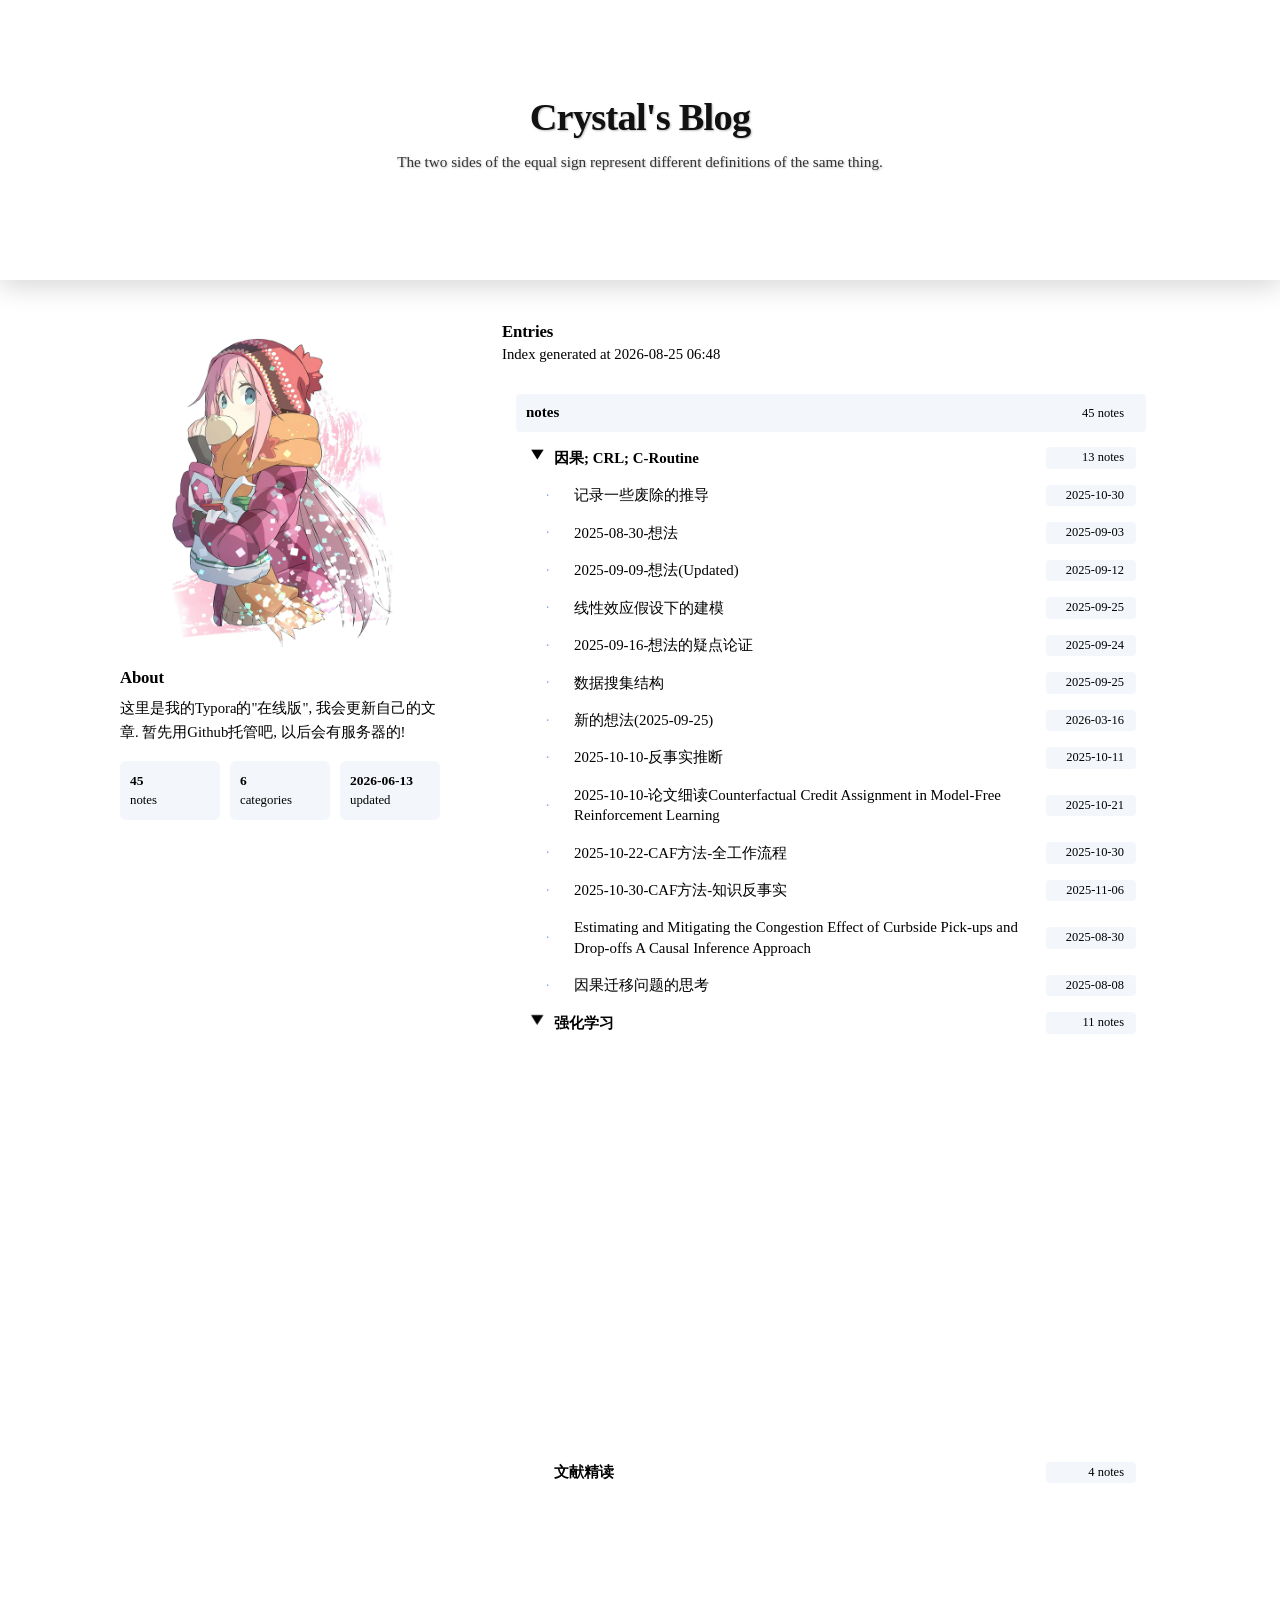
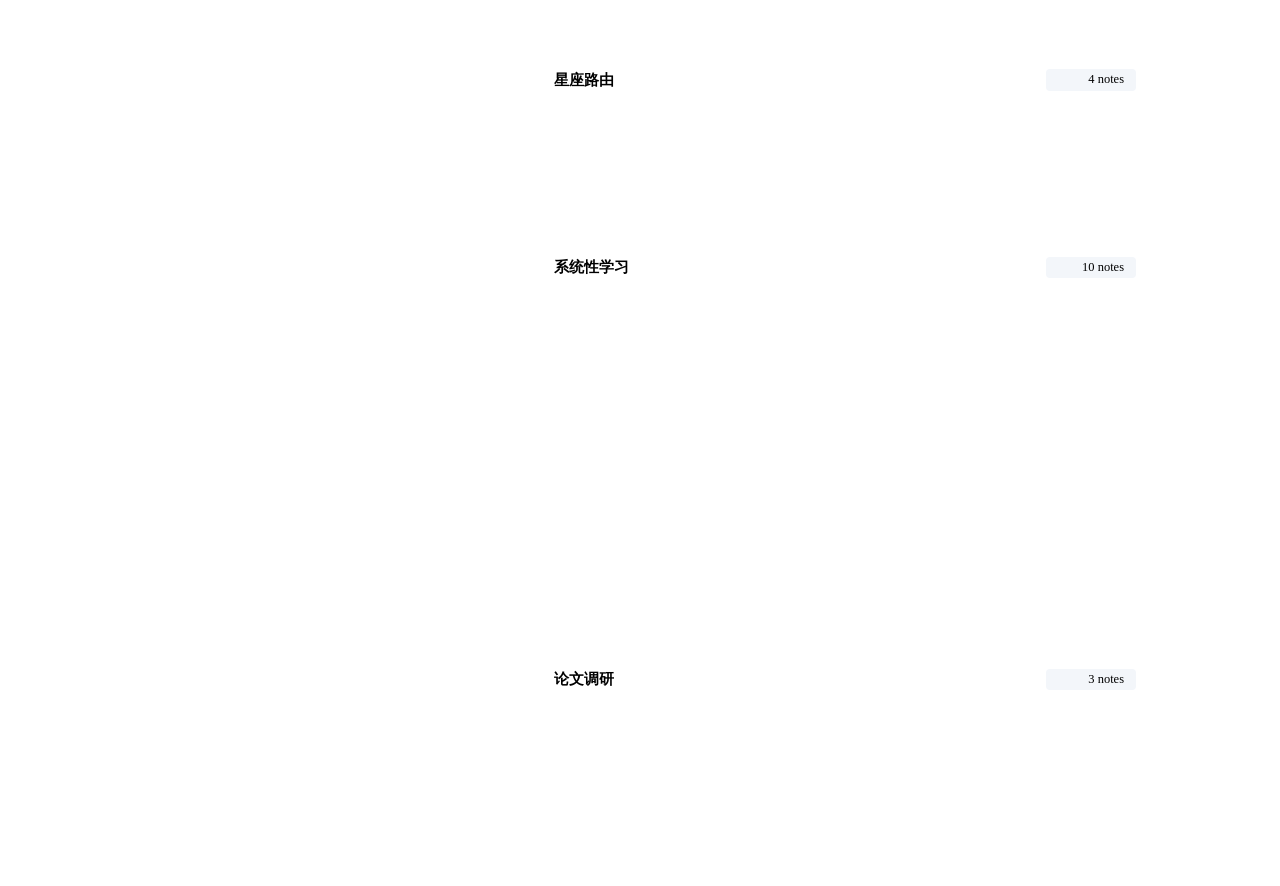
==== index.html @ 2ef051ce "重构marker和栏目" ====
<!doctype html>
<html lang="zh-CN">
<head>
  <meta charset="utf-8">
  <meta name="viewport" content="width=device-width, initial-scale=1">
  <meta name="description" content="A quiet index of Typora notes.">
  <title>G00DB0Y-Blogs</title>
  <link rel="stylesheet" href="./site.css">
</head>
<body class="home-page">
  <header class="hero" aria-label="站点封面">
    <div class="hero-inner">
      <div class="hero-card">
        <div class="hero-avatar" aria-hidden="true" style="background-image: url('./assets/avatar.jpg')"></div>
        <h1 class="hero-title">Crystal's Blog</h1>
        <p class="hero-subtitle">The two sides of the equal sign represent different definitions of the same thing.</p>
      </div>
    </div>
  </header>

  <div class="shell">
    <main class="main-grid" aria-label="博客首页">
      <aside class="panel panel-pad profile-card" aria-label="站点信息">
        <div class="profile-cover" aria-hidden="true"></div>
        <section class="profile-meta">
          <h2>About</h2>
          <p>这里是我的Typora的"在线版", 我会更新自己的文章. 暂先用Github托管吧, 以后会有服务器的!</p>
        </section>
        <section class="stats" aria-label="统计信息">
          <div class="stat">
            <span class="stat-value" id="total-posts">—</span>
            <span class="stat-label">notes</span>
          </div>
          <div class="stat">
            <span class="stat-value" id="total-categories">—</span>
            <span class="stat-label">categories</span>
          </div>
          <div class="stat">
            <span class="stat-value" id="latest-updated">—</span>
            <span class="stat-label">updated</span>
          </div>
        </section>
      </aside>

      <section class="panel panel-pad tree-card" aria-label="文件树">
        <div class="tree-header">
          <div>
            <h2 class="section-title">Entries</h2>
            <p class="section-desc" id="generated-at">Loading directory index…</p>
          </div>
        </div>
        <div class="tree-wrap">
          <div id="tree" class="tree" role="tree" aria-label="Markdown 文件树">
            <div class="tree-empty">正在读取 manifest.json</div>
          </div>
        </div>
      </section>
    </main>
  </div>
  <script type="module">
    import { escapeHtml, formatDate, formatTimestamp } from './scripts/shared.js';

    const treeEl = document.querySelector('#tree');
    const totalPostsEl = document.querySelector('#total-posts');
    const totalCategoriesEl = document.querySelector('#total-categories');
    const latestUpdatedEl = document.querySelector('#latest-updated');
    const generatedAtEl = document.querySelector('#generated-at');

    function metaText(node) {
      if (node.type === 'directory') {
        return `${node.count || 0} notes`;
      }
      return formatDate(node.mtime);
    }

    function buildViewerUrl(markdownPath) {
      const url = new URL('./viewer.html', window.location.href);
      url.searchParams.set('file', `notes/${String(markdownPath).replace(/^\/+/, '')}`);
      return url.toString();
    }

    function renderDirectory(node, depth = 0) {
      const title = escapeHtml(node.name);
      const meta = escapeHtml(metaText(node));
      const children = Array.isArray(node.children) ? node.children : [];
      const openAttr = depth <= 0 ? ' open' : '';
      return `<li><details${openAttr}><summary><div class="tree-item directory-item" role="treeitem" aria-label="${title}"><span class="tree-marker" aria-hidden="true">▶</span><span class="tree-label">${title}</span><span class="tree-meta">${meta}</span></div></summary>${renderNodes(children, depth + 1)}</details></li>`;
    }

    function renderFile(node) {
      const label = node.title || node.name.replace(/\.md$/i, '');
      const title = escapeHtml(label);
      const meta = escapeHtml(metaText(node));
      return `<li><a class="tree-item file-item" role="treeitem" aria-label="${title}" href="${buildViewerUrl(node.path)}" target="_blank" rel="noopener noreferrer"><span class="tree-marker" aria-hidden="true">·</span><span class="tree-label">${title}</span><span class="tree-meta">${meta}</span></a></li>`;
    }

    function renderNodes(nodes, depth = 0) {
      const items = nodes.map((node) => {
        if (node.type === 'directory') {
          return renderDirectory(node, depth);
        }
        return renderFile(node);
      }).join('');

      return `<ul class="file-tree${depth === 0 ? ' root-tree' : ''}" role="${depth === 0 ? 'tree' : 'group'}">${items}</ul>`;
    }

    const MOBILE_BREAKPOINT = 640;

    function syncRootLineWidthMobile() {
      if (window.innerWidth > MOBILE_BREAKPOINT) return;
      const rootLine = document.querySelector('.tree-root-line');
      const treeWrap = document.querySelector('.tree-wrap');
      if (!rootLine || !treeWrap) return;
      const w = treeWrap.scrollWidth;
      rootLine.style.width = `${w}px`;
      rootLine.style.minWidth = `${w}px`;
    }

    function bindTreeResize() {
      treeEl.addEventListener('toggle', () => {
        requestAnimationFrame(syncRootLineWidthMobile);
      }, true);
      window.addEventListener('resize', syncRootLineWidthMobile);
    }

    async function init() {
      try {
        const response = await fetch('./manifest.json', { cache: 'no-cache' });
        if (!response.ok) {
          throw new Error(`manifest.json 请求失败：${response.status}`);
        }
        const manifest = await response.json();
        document.title = 'G00DB0Y-Blogs';
        totalPostsEl.textContent = manifest.totalPosts ?? 0;
        totalCategoriesEl.textContent = manifest.totalCategories ?? 0;
        latestUpdatedEl.textContent = manifest.latestUpdatedAt || '—';
        generatedAtEl.textContent = manifest.generatedAt
          ? `Index generated at ${formatTimestamp(manifest.generatedAt)}`
          : 'Static directory index';

        const rootName = escapeHtml(manifest.rootName || 'notes');
        const rootCount = escapeHtml(`${manifest.totalPosts ?? 0} notes`);
        treeEl.innerHTML = `<div class="tree-root-line" aria-label="${rootName}"><span class="tree-root-title tree-label">${rootName}</span><span class="tree-meta root-meta">${rootCount}</span></div>${renderNodes(Array.isArray(manifest.tree) ? manifest.tree : [])}`;
        bindTreeResize();
      } catch (error) {
        treeEl.innerHTML = `<div class="tree-empty">无法读取目录索引：${escapeHtml(error.message)}</div>`;
      }
    }

    init();
  </script>
</body>
</html>
---- site.css ----
/*
 * Site shell styles for the calm blog homepage and viewer wrapper.
 * Theme: inkwell (light, clean, technical-document feel).
 * Markdown content styling lives in ./inkwell.css, which is loaded
 * after this file. Anything that targets rendered Markdown inside
 * #write is owned by inkwell.css so there is a single source of truth
 * for typography, colors, code blocks, tables, etc.
 *
 * The shell reuses the same color/typography tokens that inkwell.css
 * defines on :root (--bg-color, --text-color, --font-sans, ...). Only a
 * handful of layout/shell-only tokens live alongside them.
 */
:root {
  /* Shell-only tokens (inkwell.css does not define these). */
  --accent-soft: #f3f6fa;
  --radius-lg: 8px;
  --radius-md: 6px;
  --radius-sm: 4px;
  --content-width: 1080px;
}

* {
  box-sizing: border-box;
}

html,
body {
  margin: 0;
  min-height: 100%;
}

body {
  background: var(--bg-color);
  color: var(--text-color);
  font-family: var(--font-sans);
  font-size: 15px;
  line-height: var(--line-height);
  -webkit-font-smoothing: antialiased;
  -moz-osx-font-smoothing: grayscale;
  text-rendering: optimizeLegibility;
}

body.home-page {
  padding: 0 0 40px;
}

body.viewer-page {
  background: #f6f7fb;
}

a {
  color: var(--link-color);
  text-decoration: none;
  transition: color 0.2s ease, border-color 0.2s ease;
}

a:hover {
  color: var(--link-hover);
}

button,
input,
textarea {
  font: inherit;
}

.shell {
  width: min(var(--content-width), calc(100vw - 32px));
  margin: 0 auto;
}

/* ===== Home Page: Hero ===== */
.hero {
  position: relative;
  width: 100%;
  min-height: 280px;
  background-position: center 40%;
  transition: all 0.15s ease;
  box-shadow: 0 8px 24px rgba(0, 0, 0, 0.15);
}

.hero::before {
  content: "";
  position: absolute;
  inset: 0;
  background: url("./assets/backen.png") center/cover no-repeat;
  opacity: 0.75;
  z-index: 0;
}

.hero-inner {
  position: relative;
  z-index: 1;
  display: flex;
  align-items: center;
  justify-content: center;
  min-height: 240px;
  padding: 28px 24px;
}

.hero-card {
  display: flex;
  flex-direction: column;
  align-items: center;
  gap: 10px;
  margin-top: 0;
}

.hero-avatar {
  display: none;
}

.hero-title {
  margin: 0;
  color: #111;
  font-size: clamp(2rem, 4vw, 2.4rem);
  font-weight: 700;
  letter-spacing: -0.02em;
  text-align: center;
  margin-top: 30px;
  text-shadow: 1px 1px 2px rgba(0, 0, 0, 0.25);
}

.hero-subtitle {
  margin: 0;
  max-width: 760px;
  color: #333;
  font-size: 0.95rem;
  text-align: center;
  line-height: 1.65;
  text-shadow: 1px 1px 2px rgba(0, 0, 0, 0.25);
}

/* ===== Home Page: Main Grid ===== */
.main-grid {
  display: grid;
  grid-template-columns: 360px minmax(0, 1fr);
  gap: 22px;
  margin-top: 22px;
  align-items: start;
}

.panel {
  border: 1px solid var(--border-color);
  border-radius: var(--radius-lg);
  background: var(--bg-color);
  box-shadow: 0 1px 3px var(--shadow-light);
}

.panel-pad {
  padding: 20px;
}

/* ===== Profile Card ===== */
.profile-card {
  display: grid;
  gap: 16px;
}

.profile-cover {
  position: relative;
  height: 330px;
  border-radius: var(--radius-lg);
  border: 1px solid var(--border-color);
  background-color: #ffffff;
  background-image: url("./assets/profile.png");
  background-size: auto 100%;
  background-position: center;
  background-repeat: no-repeat;
  overflow: hidden;
  box-shadow: 0 1px 3px var(--shadow-light);
}

.profile-cover::after {
  content: none;
}

.profile-meta {
  display: grid;
  gap: 8px;
}

.profile-meta h2,
.section-title {
  margin: 0;
  font-size: 1.05rem;
  font-weight: 700;
  color: var(--heading-color);
  letter-spacing: -0.01em;
}

.profile-meta p,
.section-desc {
  margin: 0;
  color: var(--text-color);
  font-size: 0.92rem;
  line-height: 1.65;
}

/* ===== Stats ===== */
.stats {
  display: grid;
  grid-template-columns: repeat(3, minmax(0, 1fr));
  gap: 10px;
}

.stat {
  padding: 12px 10px;
  border-radius: var(--radius-md);
  background: var(--accent-soft);
  border: 1px solid var(--border-light);
}

.stat-value {
  display: block;
  color: var(--heading-color);
  font-size: 13.5px;
  font-weight: 700;
}

.stat-label {
  display: block;
  margin-top: 4px;
  color: var(--meta-color);
  font-size: 0.8rem;
}

/* ===== Tree Card ===== */
.tree-card {
  display: grid;
  gap: 14px;
}

.tree-header {
  display: flex;
  align-items: center;
  justify-content: space-between;
  gap: 12px;
}

.tree-toolbar {
  display: flex;
  align-items: center;
  gap: 10px;
  color: var(--meta-color);
  font-size: 0.86rem;
}

.tree-toolbar button {
  border: 0;
  background: transparent;
  color: inherit;
  cursor: pointer;
  padding: 0;
}

.tree-wrap {
  position: relative;
  overflow: auto;
  border-radius: var(--radius-lg);
  background: #fff;
  border: 1px solid var(--border-color);
  box-shadow: 0 1px 3px var(--shadow-light);
}

.tree {
  margin: 0;
  padding: 14px;
  color: var(--text-color);
  white-space: normal;
  font-family: var(--font-sans);
  line-height: 1.45;
}

.tree-root-line {
  display: flex;
  align-items: center;
  width: 100%;
  gap: 8px;
  padding: 8px 10px;
  margin-bottom: 8px;
  color: var(--heading-color);
  font-weight: 700;
  background: var(--accent-soft);
  border-bottom: 1px solid var(--border-light);
  border-radius: var(--radius-sm);
  box-sizing: border-box;
  white-space: nowrap;
}

.tree-root-title {
  flex: 1 1 auto;
  min-width: 0;
  overflow: hidden;
  text-overflow: ellipsis;
  white-space: nowrap;
  padding-right: 16px;
}

.tree-root-line .tree-meta {
  flex: 0 0 90px;
  width: 90px;
  margin-left: auto;
  padding: 2px 12px 2px 10px;
  color: var(--meta-color);
}

ul.file-tree,
ul.file-tree ul {
  list-style: none;
  margin: 0;
  padding: 0;
  min-width: 100%;
}

ul.file-tree ul {
  padding-left: 20px;
}

.file-tree li {
  margin: 2px 0;
}

details > summary {
  list-style: none;
  outline: none;
}

details > summary::-webkit-details-marker {
  display: none;
}

.tree-item {
  display: flex;
  align-items: center;
  min-width: 0;
  gap: 8px;
  padding: 7px 10px;
  border-radius: var(--radius-md);
  color: var(--text-color);
  cursor: pointer;
  user-select: none;
  font-size: 0.93rem;
  line-height: 1.4;
  transition: background-color 0.18s ease, color 0.18s ease;
}

.tree-item:hover {
  background: var(--accent-soft);
  color: var(--heading-color);
}

.directory-item {
  font-weight: 650;
  color: var(--heading-color);
}

.file-item {
  color: var(--text-color);
}

.tree-marker {
  flex: 0 0 auto;
  width: 20px;
  color: var(--meta-color);
  font-size: 0.85rem;
  line-height: 1;
  transition: transform 0.2s ease;
}

.file-item .tree-marker {
  color: #88a9e8;
}

details[open] > summary .tree-marker {
  transform: rotate(90deg);
}

.tree-label {
  flex: 1 1 auto;
  min-width: 0;
  white-space: normal;
  word-break: break-word;
}

.tree-meta {
  flex: 0 0 90px;
  width: 90px;
  margin-left: auto;
  padding: 2px 12px 2px 10px;
  color: var(--meta-color);
  font-size: 0.78rem;
  font-weight: 500;
  text-align: right;
  white-space: nowrap;
  background: var(--accent-soft);
  border-radius: var(--radius-sm);
}

details[open] > ul {
  animation: slideDownFade 0.24s ease-out forwards;
  transform-origin: top;
}

@keyframes slideDownFade {
  0% {
    opacity: 0;
    transform: translateY(-6px);
  }
  100% {
    opacity: 1;
    transform: translateY(0);
  }
}

.tree-empty {
  padding: 26px 18px;
  color: var(--text-color);
  text-align: center;
}

/* ===== Viewer Shell ===== */
.viewer-shell {
  width: min(1080px, calc(100vw - 32px));
  margin: 24px auto 40px;
}

.viewer-card {
  border: 1px solid var(--border-color);
  border-radius: var(--radius-lg);
  background: #fff;
  box-shadow: 0 1px 3px var(--shadow-light);
  overflow: hidden;
}

.viewer-bar {
  display: flex;
  align-items: center;
  justify-content: space-between;
  gap: 12px;
  padding: 16px 22px;
  border-bottom: 1px solid var(--border-light);
  background: linear-gradient(180deg, #ffffff, #fbfcfe);
}

.viewer-bar-left {
  display: flex;
  align-items: center;
  gap: 10px;
  min-width: 0;
}

.viewer-back {
  display: inline-flex;
  align-items: center;
  justify-content: center;
  width: auto;
  min-width: 28px;
  height: 28px;
  padding: 0 6px;
  font-size: 1.1rem;
  color: var(--text-color);
  text-decoration: none;
  border: 1px solid var(--border-color);
  border-radius: var(--radius-sm);
  background: var(--bg-color);
  transition: background 0.15s, border-color 0.15s;
  flex-shrink: 0;
  overflow: hidden;
  white-space: nowrap;
}

.viewer-back:hover {
  background: var(--accent-soft);
  border-color: var(--link-color);
  color: var(--link-color);
}

.viewer-separator {
  color: var(--meta-color);
}

.viewer-title {
  max-width: 56vw;
  overflow: hidden;
  text-overflow: ellipsis;
  white-space: nowrap;
  font-weight: 600;
  color: var(--heading-color);
  cursor: pointer;
  transition: color 0.15s ease;
}

.viewer-title:hover,
.viewer-title:focus-visible {
  color: var(--link-color);
}

.copy-feedback {
  opacity: 0;
  transform: translateX(-4px);
  color: var(--link-color);
  font-size: 0.82rem;
  pointer-events: none;
  transition: opacity 220ms ease, transform 220ms ease;
}

.copy-feedback.is-visible {
  opacity: 1;
  transform: translateX(0);
}

.back-link {
  color: var(--link-color);
  font-weight: 600;
}

.viewer-status {
  color: var(--meta-color);
  font-size: 0.88rem;
  text-align: right;
}

.viewer-layout {
  display: grid;
  grid-template-columns: minmax(0, 1fr) 286px;
  gap: 0;
  align-items: start;
  position: relative;
}

.viewer-content {
  min-width: 0;
  padding: 0;
}

.viewer-toolbar {
  display: flex;
  gap: 10px;
  padding: 14px 22px 0;
}

.viewer-button {
  border: 1px solid rgba(59, 130, 196, 0.2);
  background: rgba(59, 130, 196, 0.06);
  color: var(--link-hover);
  border-radius: 999px;
  padding: 7px 12px;
  cursor: pointer;
  transition: background-color 0.15s ease, transform 0.15s ease;
}

.viewer-button:hover {
  background: rgba(59, 130, 196, 0.12);
  transform: translateY(-1px);
}

/* ===== Viewer: #write container (inner space) ===== */
/* The font/color/code/table/quote styling inside #write is owned by
   inkwell.css. site.css only owns the container layout (max width,
   internal padding) plus wrappers that viewer.html injects at runtime
   (.code-frame, .table-scroll, KaTeX output). */
#write {
  max-width: 860px;
  margin: 0 auto;
  padding: 32px 36px 80px;
  background: transparent;
}

/* ===== Viewer: Code frame wrapper (added by viewer.html enhanceCodeBlocks) ===== */
.code-frame {
  margin: 1.2em 0;
  border: 1px solid var(--border-color);
  border-radius: var(--radius-lg);
  overflow: hidden;
  background: var(--code-bg);
  box-shadow: 0 1px 3px var(--shadow-light);
}

.code-frame-header {
  display: flex;
  justify-content: space-between;
  align-items: center;
  padding: 8px 14px;
  background: var(--accent-soft);
  color: var(--meta-color);
  font-size: 0.78rem;
  font-family: var(--font-mono);
  text-transform: uppercase;
  letter-spacing: 0.05em;
  border-bottom: 1px solid var(--border-light);
}

/* .table-scroll wraps <table> for horizontal overflow on narrow screens. */
.table-scroll {
  overflow-x: auto;
  margin: 0.8em 0;
}

/* KaTeX renderers are inserted into #write by viewer.html. The base
   typography (colors, margins) comes from inkwell.css; the rules below
   handle the scroll/overflow details that are specific to KaTeX output. */
#write .math-inline {
  white-space: nowrap;
}

#write .math-display {
  margin: 1rem 0;
  overflow-x: auto;
  overflow-y: hidden;
  white-space: normal;
  scrollbar-width: none;
  -ms-overflow-style: none;
}

#write .math-display::-webkit-scrollbar {
  display: none;
}

#write .math-display > .katex-display {
  width: max-content;
  min-width: 100%;
  margin: 0;
}

#write .math-display mjx-container,
#write mjx-container[display="true"] {
  display: block !important;
  width: max-content;
  min-width: 100%;
  text-align: center;
  overflow: visible !important;
  max-width: none;
  height: auto !important;
}

/* ===== Viewer Error ===== */
.viewer-error {
  padding: 22px;
  color: #b42318;
}

/* ===== TOC Panel ===== */
.toc-panel {
  position: fixed;
  top: 0;
  right: max(16px, calc((100vw - 1080px) / 2 + 16px));
  z-index: 20;
  width: 286px;
  margin: 0;
  padding: 14px 16px 14px 12px;
  border-radius: var(--radius-lg);
  border: 1px solid var(--border-color);
  background: #fff;
  box-shadow: 0 2px 8px var(--shadow-light);
  max-height: 60vh;
  overflow-x: hidden;
  overflow-y: auto;
  scrollbar-width: thin;
  scrollbar-color: rgba(0, 0, 0, 0.15) transparent;
  transform: translate3d(0, var(--toc-y, 104px), 0);
  transition: box-shadow 220ms ease, opacity 220ms ease;
  will-change: transform;
}

.toc-panel::-webkit-scrollbar {
  width: 4px;
}

.toc-panel::-webkit-scrollbar-track {
  background: transparent;
}

.toc-panel::-webkit-scrollbar-thumb {
  border-radius: 999px;
  background: rgba(0, 0, 0, 0.18);
}

.toc-panel::-webkit-scrollbar-thumb:hover {
  background: rgba(0, 0, 0, 0.3);
}

.toc-panel.is-collapsed {
  display: none;
}

.toc-header {
  margin-bottom: 12px;
}

.toc-list {
  display: flex;
  flex-direction: column;
  gap: 4px;
  overflow: visible;
  padding-right: 0;
  margin-right: 0;
}

.toc-empty {
  color: var(--meta-color);
  font-size: 0.88rem;
}

.toc-link {
  display: flex;
  align-items: flex-start;
  gap: 4px;
  padding: 5px 10px 5px 6px;
  border-radius: var(--radius-sm);
  color: var(--text-color);
  line-height: 1.4;
  margin-left: calc(var(--toc-indent, 0) * 6px);
  white-space: normal;
  overflow-wrap: anywhere;
  word-break: break-word;
  max-width: 100%;
  min-width: 0;
  transition: background-color 180ms ease, color 180ms ease, box-shadow 180ms ease,
    margin-left 180ms ease;
}

.toc-link:hover,
.toc-link.is-active {
  background: var(--accent-soft);
  color: var(--heading-color);
}

.toc-link.is-active {
  box-shadow: inset 2px 0 0 var(--link-color);
}

.toc-marker {
  display: none;
}

.toc-text {
  font-size: 0.9rem;
  white-space: normal;
  overflow-wrap: anywhere;
  word-break: break-word;
  min-width: 0;
}

/* ===== Inline code in viewer default (before inkwell loads) ===== */
.viewer-card .math.inline {
  white-space: nowrap;
}

/* ===== Responsive: Medium ===== */
@media (max-width: 1180px) {
  .viewer-layout {
    grid-template-columns: 1fr;
  }

  .toc-panel {
    position: relative;
    top: auto;
    margin: 0 16px 16px;
    max-height: none;
  }
}

/* ===== Responsive: Tablet ===== */
@media (max-width: 980px) {
  .main-grid {
    grid-template-columns: 1fr;
  }

  .profile-cover {
    height: 260px;
  }
}

/* ===== Responsive: Mobile ===== */
@media (max-width: 640px) {
  body.home-page {
    padding: 0 8px 24px;
  }

  .hero {
    width: 100%;
    left: auto;
    right: auto;
    margin-left: 0;
    margin-right: 0;
    min-height: 160px;
  }

  .hero-inner {
    min-height: 160px;
  }

  .hero-card {
    margin-top: 24px;
  }

  .hero-avatar {
    width: 64px;
    height: 64px;
  }

  .hero-subtitle {
    font-size: 0.9rem;
  }

  .panel-pad {
    padding: 14px;
  }

  .profile-cover {
    display: none;
  }

  .profile-card {
    gap: 12px;
  }

  .stats {
    grid-template-columns: 1fr;
  }

  .tree {
    font-size: 0.88rem;
    padding: 14px 6px 16px;
  }

  .tree-wrap {
    overflow-x: auto;
    overflow-y: hidden;
    scrollbar-width: none;
    -ms-overflow-style: none;
    overscroll-behavior-x: contain;
  }

  .tree-wrap::-webkit-scrollbar {
    display: none;
  }

  .file-tree {
    min-width: 500px;
  }

  .tree-root-line {
    width: 100%;
  }

  .tree-label {
    display: block;
  }

  .tree-meta {
    display: none;
  }

  .tree-item {
    width: max-content;
    max-width: 500px;
    flex-wrap: wrap;
    align-items: flex-start;
  }

  .tree-marker {
    flex-shrink: 0;
  }

  .viewer-page {
    background: #fff;
  }

  .viewer-page .viewer-shell,
  .viewer-page .viewer-card,
  .viewer-page .viewer-layout,
  .viewer-page .viewer-content {
    width: 100%;
    max-width: none;
    margin: 0;
    border: 0;
    box-shadow: none;
    background: #fff;
  }

  .viewer-page .viewer-bar,
  .viewer-page .viewer-toolbar,
  .viewer-page .toc-panel {
    display: none;
  }

  .viewer-page #write {
    max-width: none;
    margin: 0;
    padding: 18px 16px 48px;
  }

  .viewer-bar {
    padding: 14px 16px;
    flex-direction: column;
    align-items: flex-start;
  }

  .viewer-back {
    display: none;
  }

  .viewer-title {
    max-width: 100%;
  }

  .viewer-toolbar {
    padding: 12px 16px 0;
  }
}

/* ===== Print ===== */
@media print {
  .viewer-bar,
  .toc-panel,
  .viewer-toolbar {
    display: none !important;
  }

  .viewer-card {
    border: 0;
    box-shadow: none;
  }

  a {
    color: var(--link-color);
  }
}
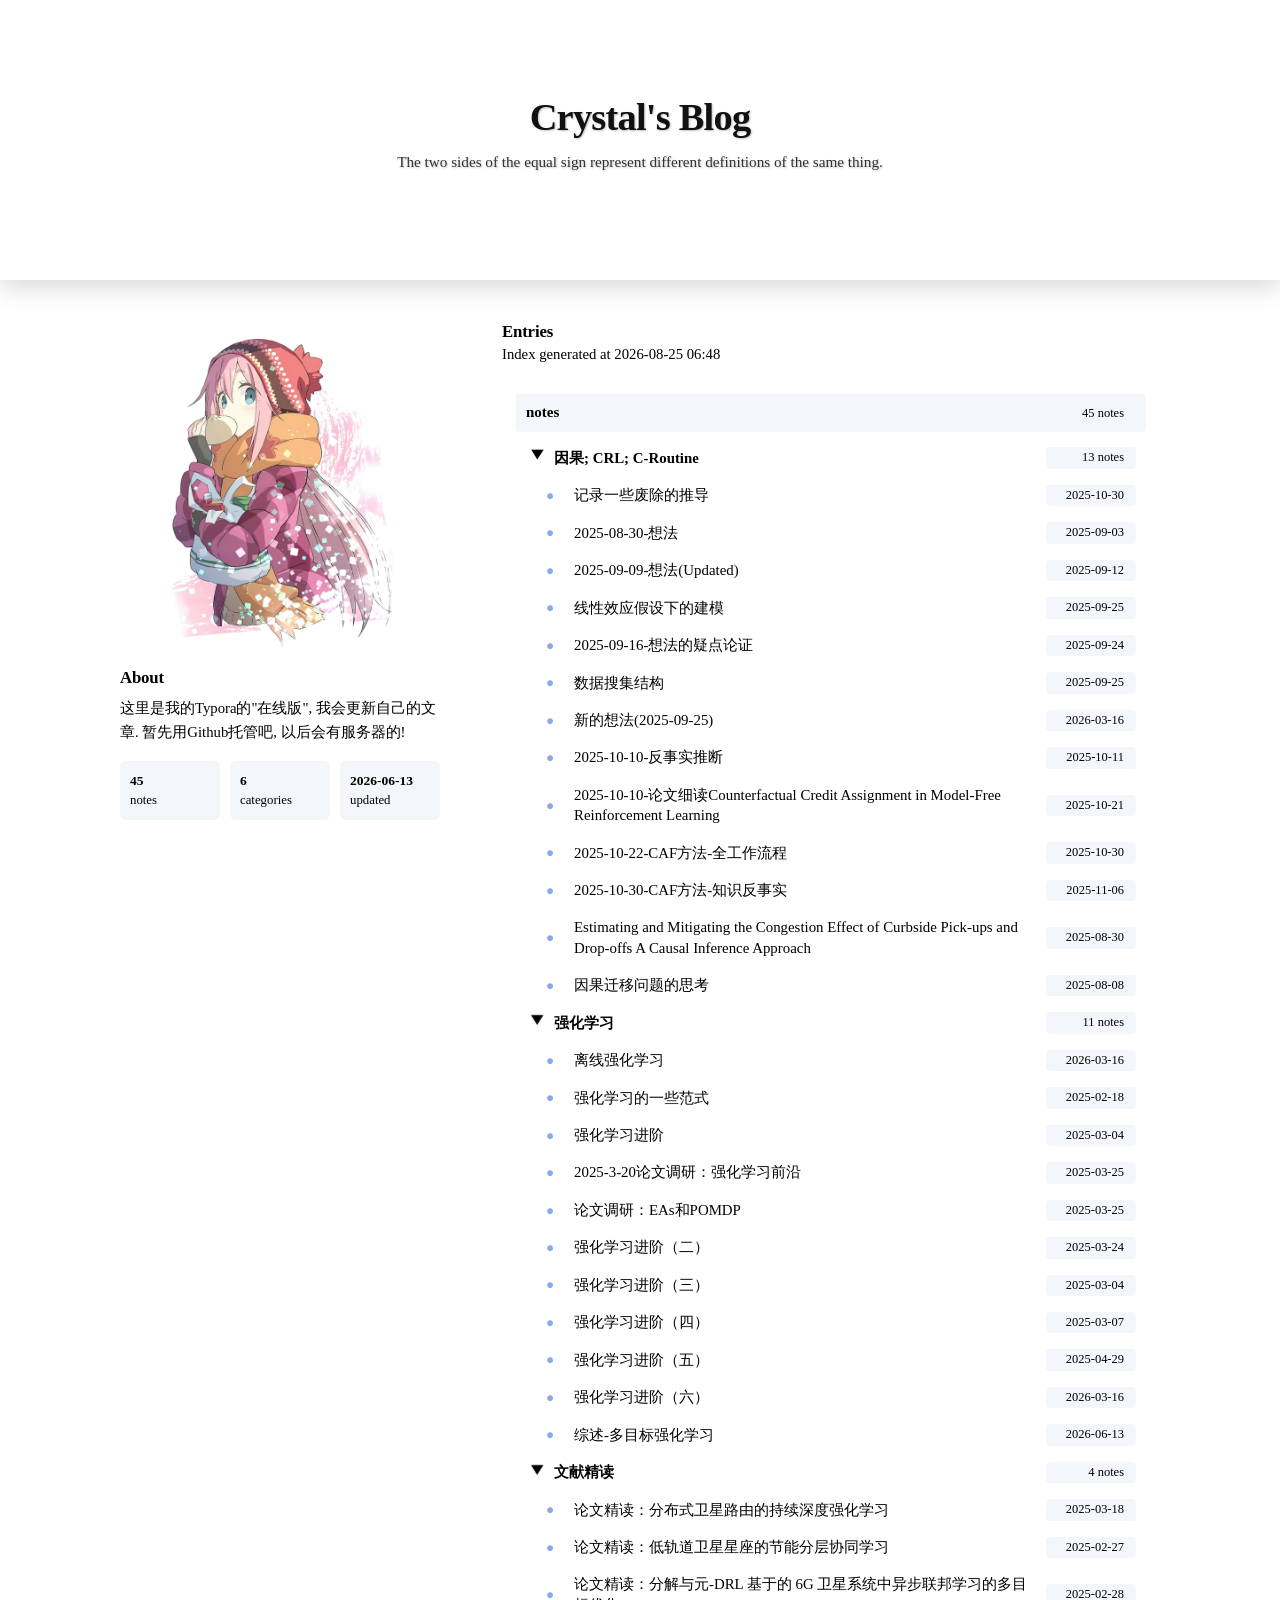
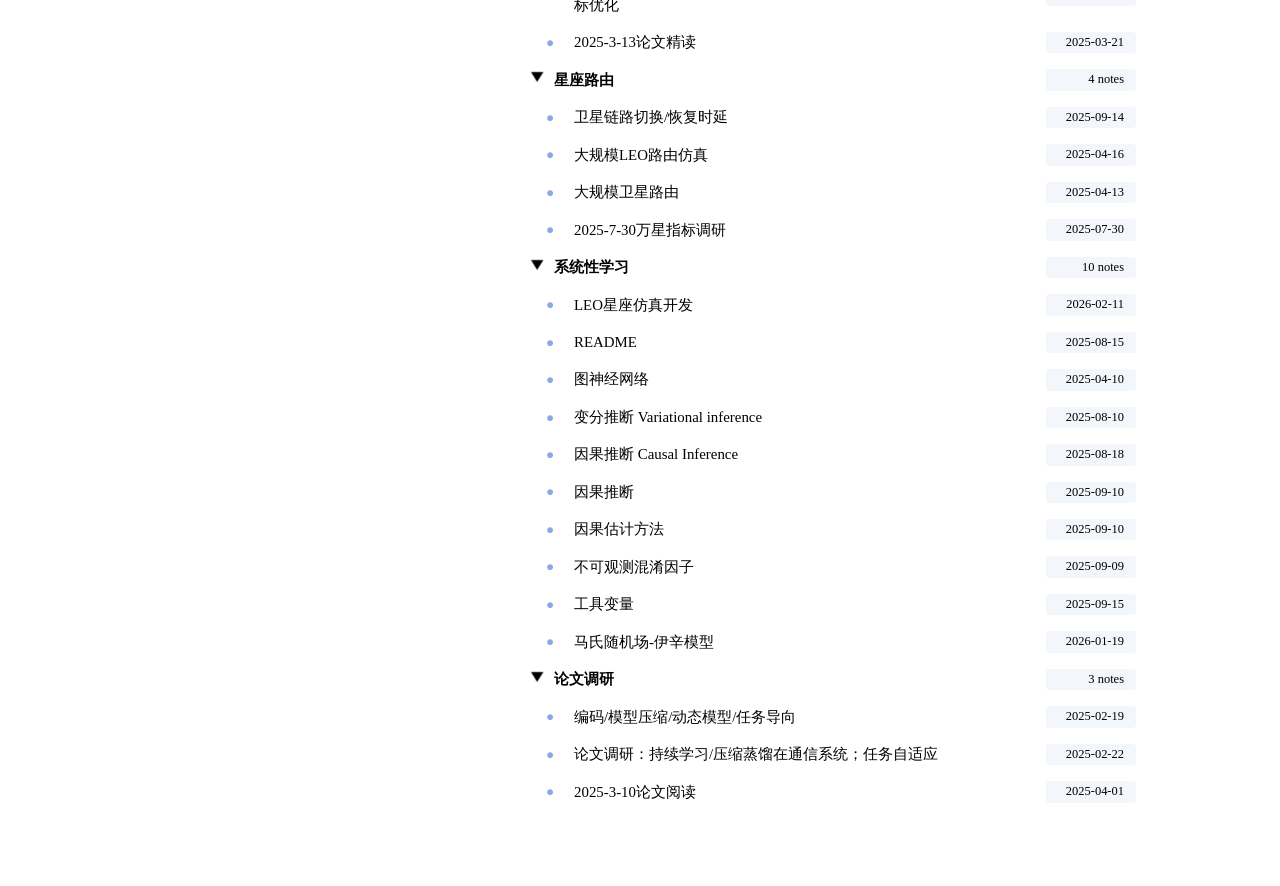
==== commit adee23a9: "文件 marker 已改为 ●。" ====
--- a/index.html
+++ b/index.html
@@ -91,7 +91,7 @@
       const label = node.title || node.name.replace(/\.md$/i, '');
       const title = escapeHtml(label);
       const meta = escapeHtml(metaText(node));
-      return `<li><a class="tree-item file-item" role="treeitem" aria-label="${title}" href="${buildViewerUrl(node.path)}" target="_blank" rel="noopener noreferrer"><span class="tree-marker" aria-hidden="true">·</span><span class="tree-label">${title}</span><span class="tree-meta">${meta}</span></a></li>`;
+      return `<li><a class="tree-item file-item" role="treeitem" aria-label="${title}" href="${buildViewerUrl(node.path)}" target="_blank" rel="noopener noreferrer"><span class="tree-marker" aria-hidden="true">●</span><span class="tree-label">${title}</span><span class="tree-meta">${meta}</span></a></li>`;
     }
 
     function renderNodes(nodes, depth = 0) {
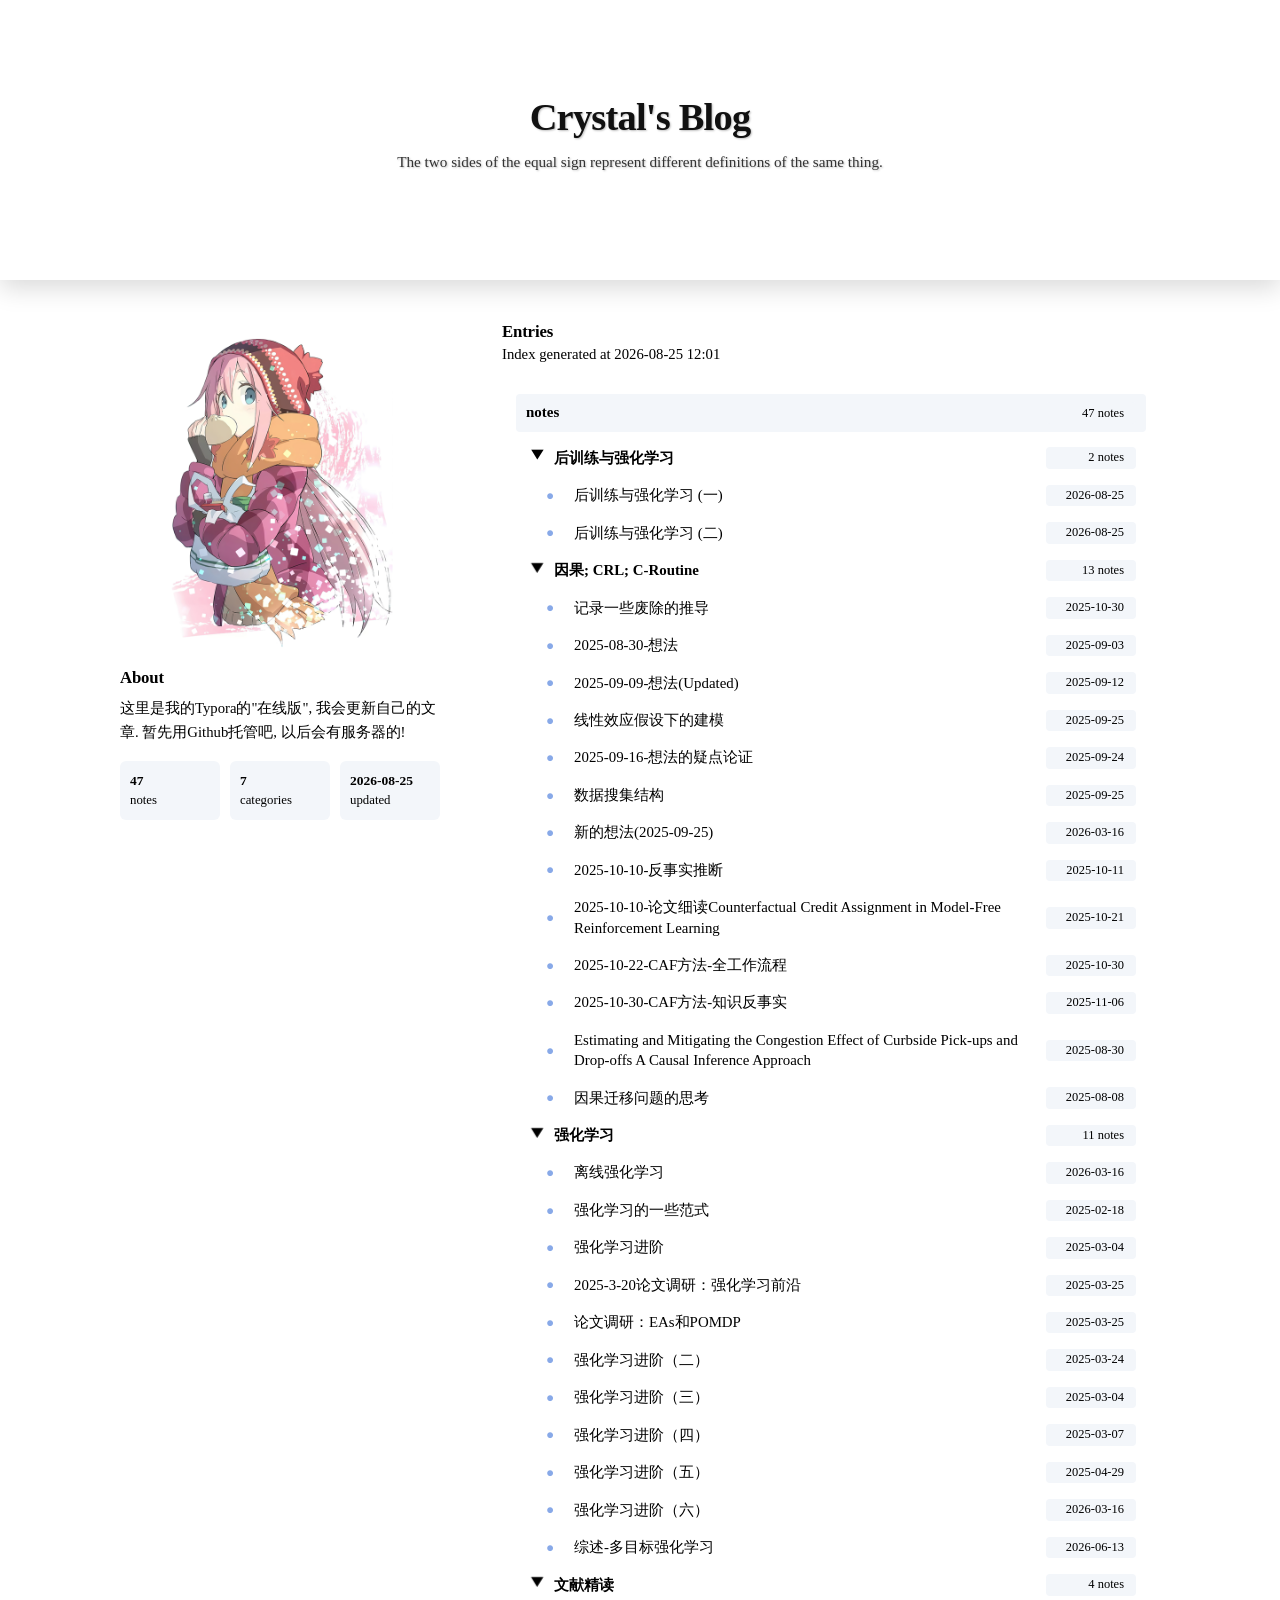
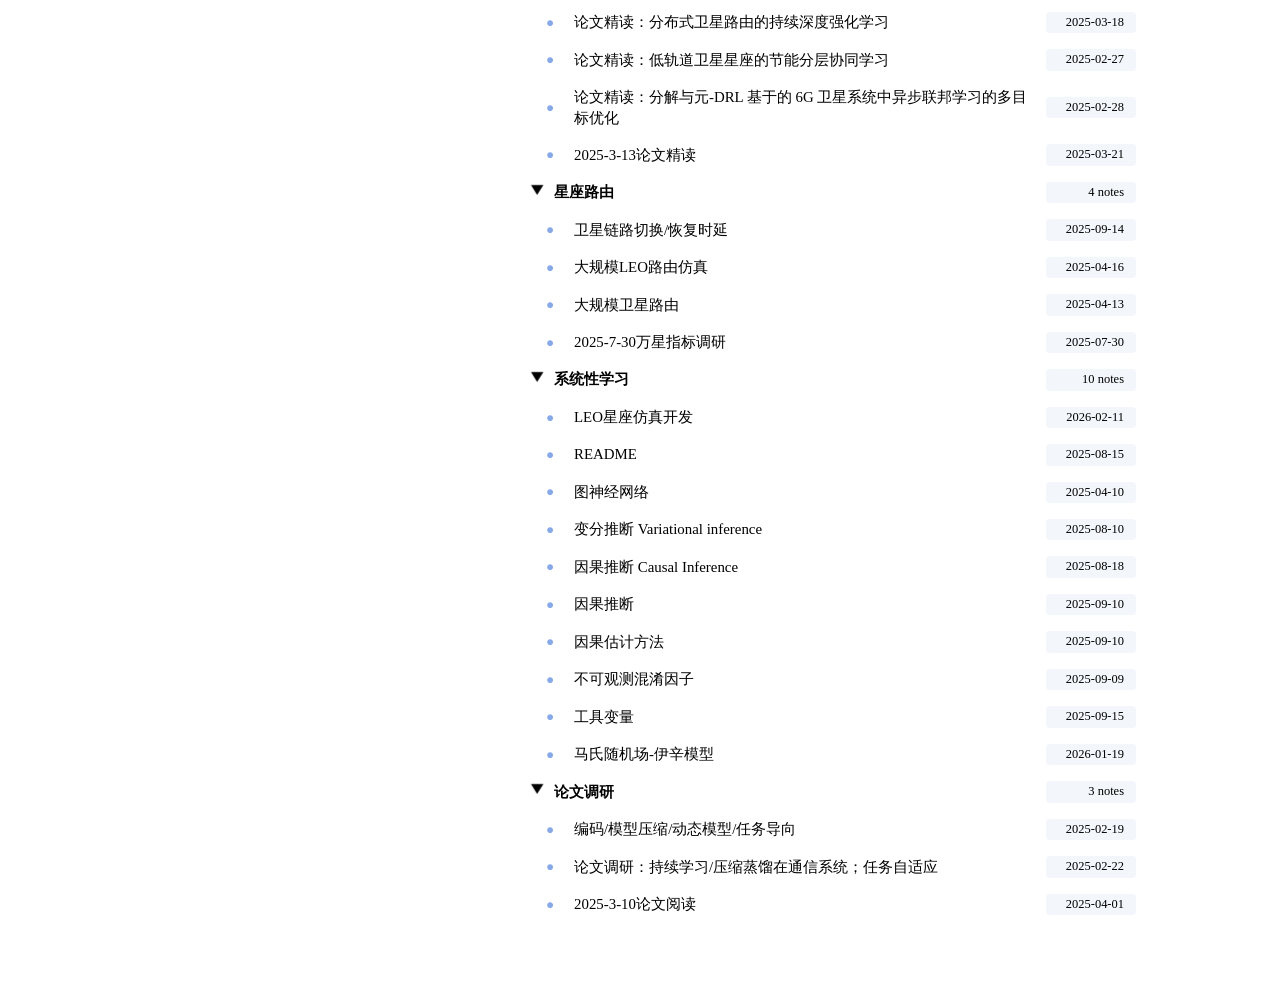
==== commit 557fa688: "添加收起按钮" ====
--- a/index.html
+++ b/index.html
@@ -4,7 +4,7 @@
   <meta charset="utf-8">
   <meta name="viewport" content="width=device-width, initial-scale=1">
   <meta name="description" content="A quiet index of Typora notes.">
-  <title>G00DB0Y-Blogs</title>
+  <title>Crystal-Blogs</title>
   <link rel="stylesheet" href="./site.css">
 </head>
 <body class="home-page">
@@ -124,6 +124,26 @@
       window.addEventListener('resize', syncRootLineWidthMobile);
     }
 
+    function bindRootCollapse() {
+      const rootLine = treeEl.querySelector('.tree-root-line');
+      if (!rootLine) return;
+      const collapseAll = (event) => {
+        if (event.target.closest('a, button')) return;
+        const detailsList = treeEl.querySelectorAll('details[open]');
+        detailsList.forEach((details) => {
+          details.removeAttribute('open');
+        });
+        requestAnimationFrame(syncRootLineWidthMobile);
+      };
+      rootLine.addEventListener('click', collapseAll);
+      rootLine.addEventListener('keydown', (event) => {
+        if (event.key === 'Enter' || event.key === ' ') {
+          event.preventDefault();
+          collapseAll(event);
+        }
+      });
+    }
+
     async function init() {
       try {
         const response = await fetch('./manifest.json', { cache: 'no-cache' });
@@ -131,7 +151,7 @@
           throw new Error(`manifest.json 请求失败：${response.status}`);
         }
         const manifest = await response.json();
-        document.title = 'G00DB0Y-Blogs';
+        document.title = 'Crystal-Blogs';
         totalPostsEl.textContent = manifest.totalPosts ?? 0;
         totalCategoriesEl.textContent = manifest.totalCategories ?? 0;
         latestUpdatedEl.textContent = manifest.latestUpdatedAt || '—';
@@ -141,8 +161,9 @@
 
         const rootName = escapeHtml(manifest.rootName || 'notes');
         const rootCount = escapeHtml(`${manifest.totalPosts ?? 0} notes`);
-        treeEl.innerHTML = `<div class="tree-root-line" aria-label="${rootName}"><span class="tree-root-title tree-label">${rootName}</span><span class="tree-meta root-meta">${rootCount}</span></div>${renderNodes(Array.isArray(manifest.tree) ? manifest.tree : [])}`;
+        treeEl.innerHTML = `<div class="tree-root-line" role="button" tabindex="0" aria-label="${rootName} - 点击收起全部"><span class="tree-root-title tree-label">${rootName}</span><span class="tree-meta root-meta">${rootCount}</span></div>${renderNodes(Array.isArray(manifest.tree) ? manifest.tree : [])}`;
         bindTreeResize();
+        bindRootCollapse();
       } catch (error) {
         treeEl.innerHTML = `<div class="tree-empty">无法读取目录索引：${escapeHtml(error.message)}</div>`;
       }
--- a/site.css
+++ b/site.css
@@ -286,6 +286,23 @@
   border-radius: var(--radius-sm);
   box-sizing: border-box;
   white-space: nowrap;
+  cursor: pointer;
+  user-select: none;
+  transition: background-color 0.18s ease, color 0.18s ease;
+}
+
+.tree-root-line:hover {
+  background: var(--border-light);
+  color: var(--heading-color);
+}
+
+.tree-root-line:active {
+  background: var(--border-color);
+}
+
+.tree-root-line:focus-visible {
+  outline: 2px solid var(--link-color);
+  outline-offset: 2px;
 }
 
 .tree-root-title {
@@ -787,6 +804,10 @@
     min-height: 160px;
   }
 
+  .hero::before {
+    background-image: url("./assets/backen_small.png");
+  }
+
   .hero-inner {
     min-height: 160px;
   }
@@ -826,11 +847,10 @@
   }
 
   .tree-wrap {
-    overflow-x: auto;
-    overflow-y: hidden;
+    overflow-x: hidden;
+    overflow-y: auto;
     scrollbar-width: none;
     -ms-overflow-style: none;
-    overscroll-behavior-x: contain;
   }
 
   .tree-wrap::-webkit-scrollbar {
@@ -838,30 +858,37 @@
   }
 
   .file-tree {
-    min-width: 500px;
+    min-width: unset;
+    width: 100%;
   }
 
   .tree-root-line {
     width: 100%;
   }
 
-  .tree-label {
-    display: block;
-  }
-
   .tree-meta {
     display: none;
   }
 
   .tree-item {
-    width: max-content;
-    max-width: 500px;
-    flex-wrap: wrap;
-    align-items: flex-start;
+    display: flex;
+    flex-direction: row;
+    flex-wrap: nowrap;
+    width: 100%;
+    max-width: 100%;
   }
 
   .tree-marker {
     flex-shrink: 0;
+    width: 20px;
+  }
+
+  .tree-label {
+    flex: 1 1 auto;
+    min-width: 0;
+    white-space: normal;
+    word-break: break-word;
+    overflow-wrap: break-word;
   }
 
   .viewer-page {
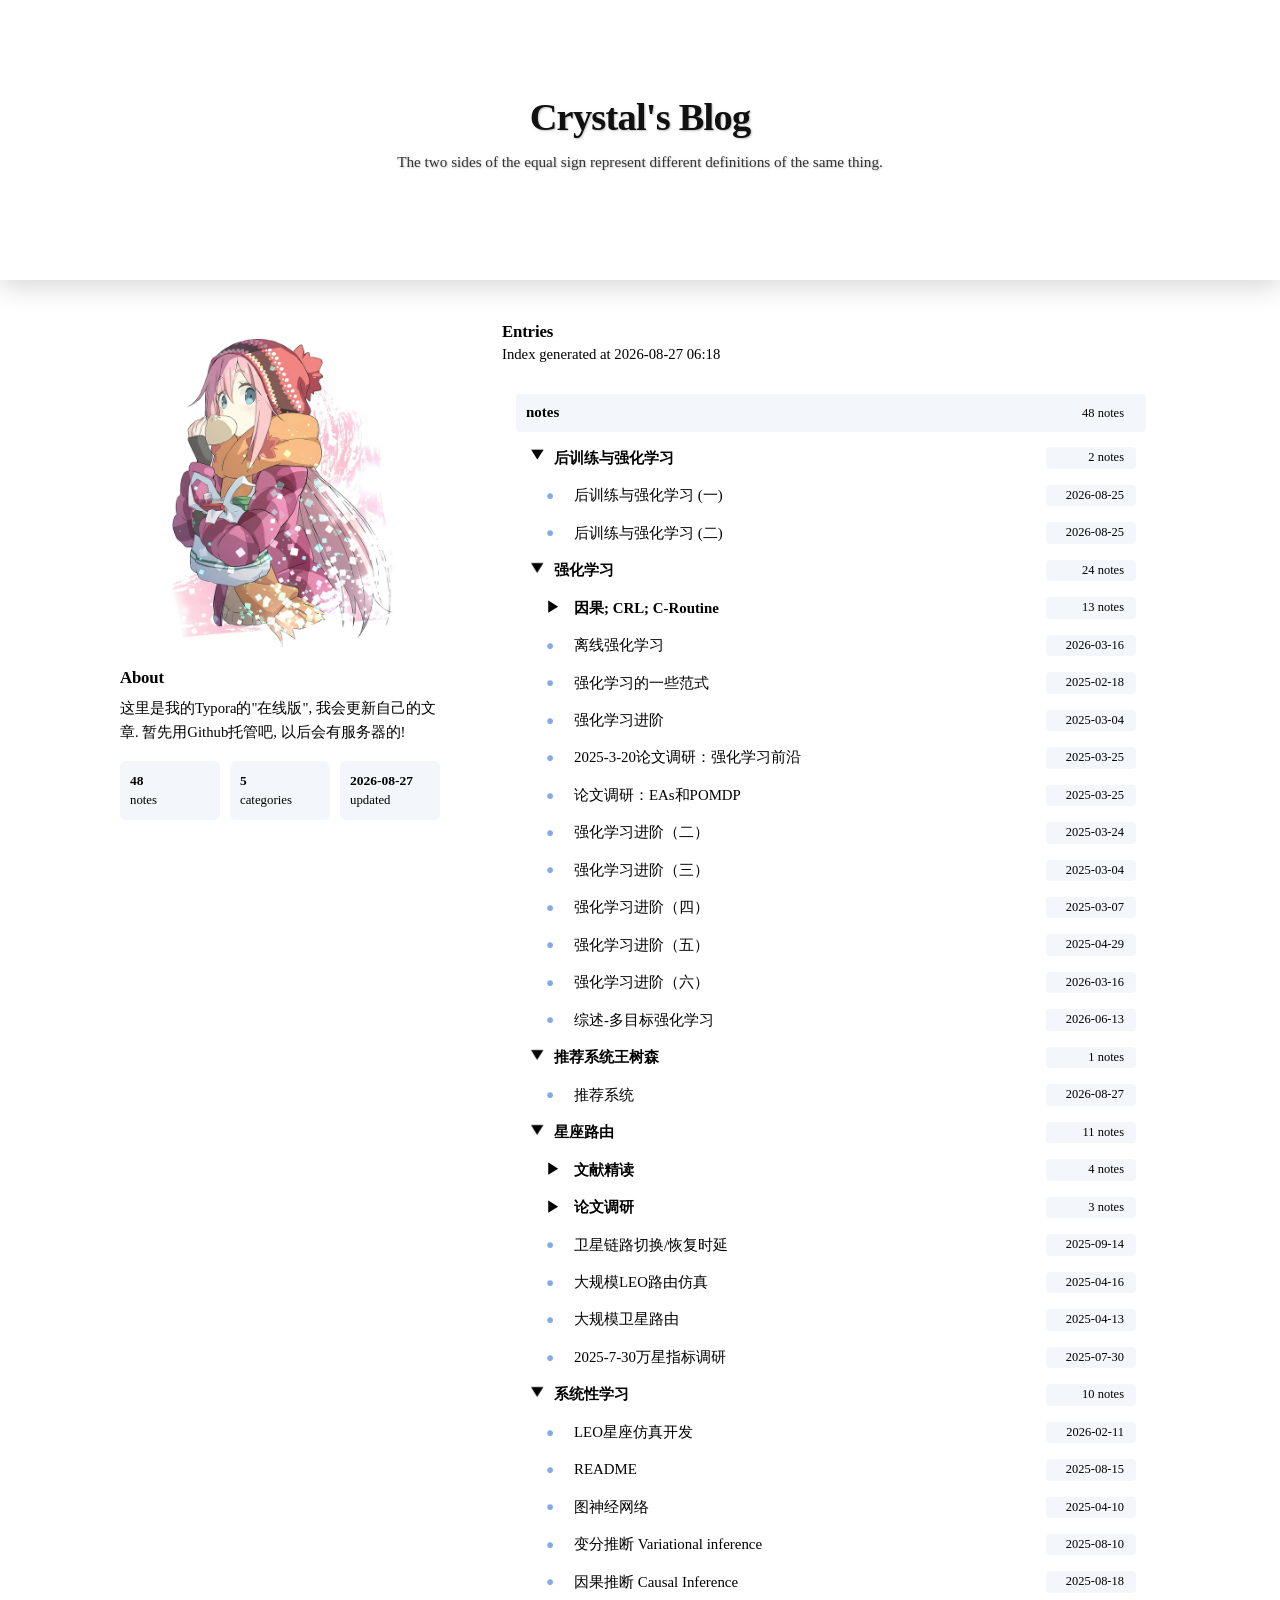
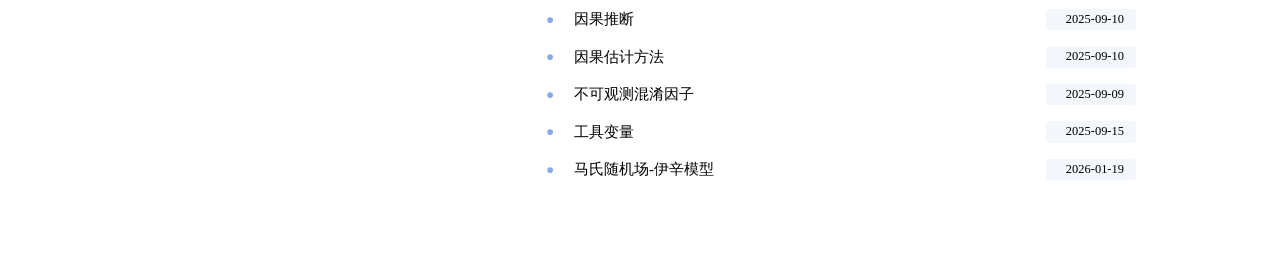
==== commit e41aa7e5: "Update index.html" ====
--- a/index.html
+++ b/index.html
@@ -127,19 +127,29 @@
     function bindRootCollapse() {
       const rootLine = treeEl.querySelector('.tree-root-line');
       if (!rootLine) return;
-      const collapseAll = (event) => {
+      const toggleAll = (event) => {
         if (event.target.closest('a, button')) return;
-        const detailsList = treeEl.querySelectorAll('details[open]');
-        detailsList.forEach((details) => {
-          details.removeAttribute('open');
-        });
+        // Only target first-level directories (direct children of root tree)
+        const firstLevelDetails = treeEl.querySelectorAll('ul.file-tree.root-tree > li > details');
+        const anyOpen = Array.from(firstLevelDetails).some((d) => d.hasAttribute('open'));
+        if (anyOpen) {
+          // Collapse all first-level directories
+          firstLevelDetails.forEach((details) => {
+            details.removeAttribute('open');
+          });
+        } else {
+          // Expand all first-level directories (nested directories stay collapsed)
+          firstLevelDetails.forEach((details) => {
+            details.setAttribute('open', '');
+          });
+        }
         requestAnimationFrame(syncRootLineWidthMobile);
       };
-      rootLine.addEventListener('click', collapseAll);
+      rootLine.addEventListener('click', toggleAll);
       rootLine.addEventListener('keydown', (event) => {
         if (event.key === 'Enter' || event.key === ' ') {
           event.preventDefault();
-          collapseAll(event);
+          toggleAll(event);
         }
       });
     }
--- a/site.css
+++ b/site.css
@@ -23,14 +23,15 @@
   box-sizing: border-box;
 }
 
-html,
+html {
+  min-height: 100%;
+  background: #f6f7fb;
+}
+
 body {
   margin: 0;
-  min-height: 100%;
-}
-
-body {
-  background: var(--bg-color);
+  min-height: 100vh;
+  background: #ffffff;
   color: var(--text-color);
   font-family: var(--font-sans);
   font-size: 15px;
@@ -292,12 +293,12 @@
 }
 
 .tree-root-line:hover {
-  background: var(--border-light);
+  background: #e3eaf3;
   color: var(--heading-color);
 }
 
 .tree-root-line:active {
-  background: var(--border-color);
+  background: #d4dde8;
 }
 
 .tree-root-line:focus-visible {
@@ -440,6 +441,7 @@
 .viewer-shell {
   width: min(1080px, calc(100vw - 32px));
   margin: 24px auto 40px;
+  background: #f6f7fb;
 }
 
 .viewer-card {
@@ -892,7 +894,7 @@
   }
 
   .viewer-page {
-    background: #fff;
+    background: #f6f7fb;
   }
 
   .viewer-page .viewer-shell,
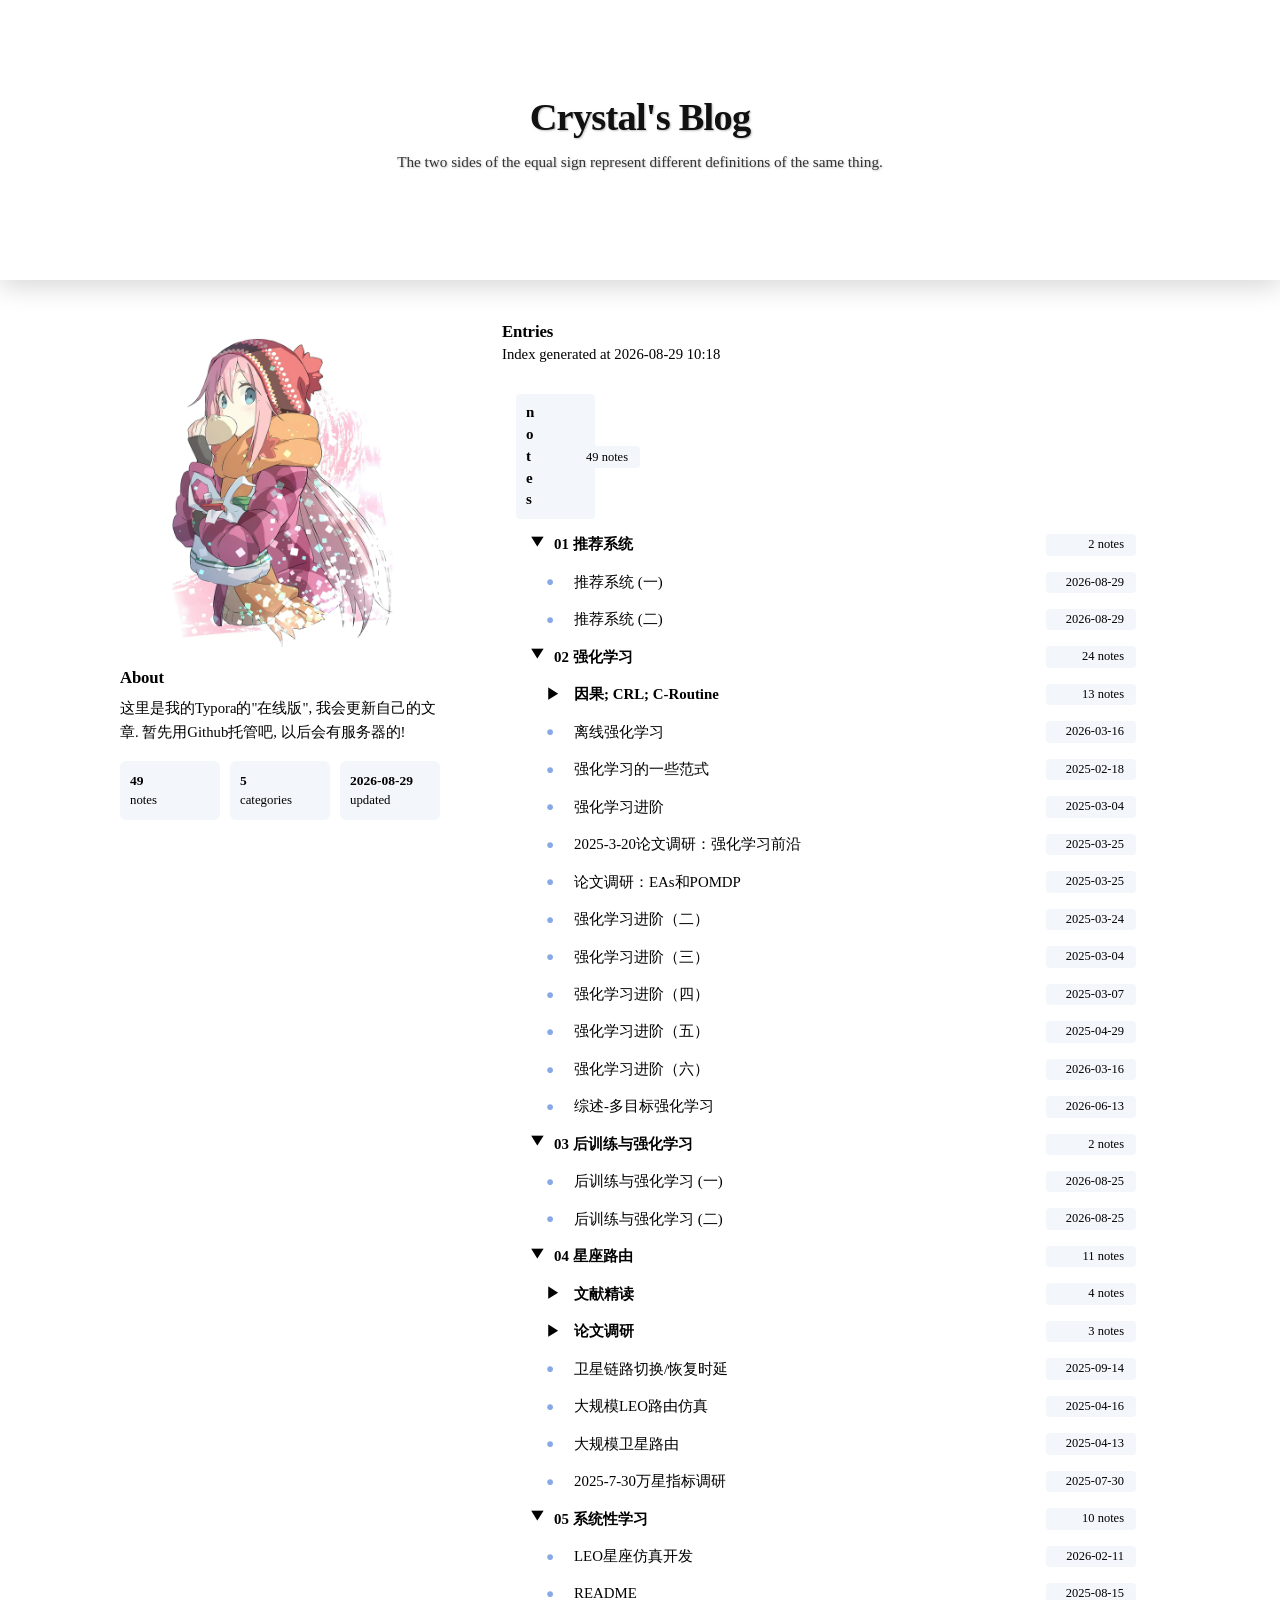
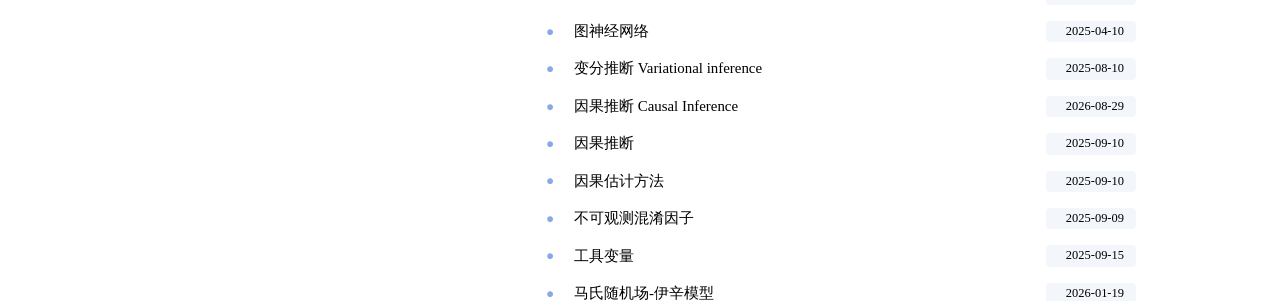
==== commit d70204c9: "TOC序号, 图片居中, 展开动画" ====
--- a/index.html
+++ b/index.html
@@ -117,6 +117,74 @@
       rootLine.style.minWidth = `${w}px`;
     }
 
+    function getDirectoryChildren(details) {
+      return details.querySelector(':scope > ul.file-tree');
+    }
+
+    function stopTreeTransition(children) {
+      if (children._treeTransitionCleanup) {
+        children._treeTransitionCleanup();
+      }
+    }
+
+    function animateDirectory(details, shouldOpen) {
+      const children = getDirectoryChildren(details);
+      const targetOpen = details.dataset.treeTargetOpen === undefined
+        ? details.open
+        : details.dataset.treeTargetOpen === 'true';
+      if (!children || targetOpen === shouldOpen) return;
+
+      stopTreeTransition(children);
+      details.dataset.treeTargetOpen = String(shouldOpen);
+      children.classList.add('is-tree-transitioning');
+      children.style.overflow = 'hidden';
+
+      if (shouldOpen) {
+        details.open = true;
+        children.style.height = `${children.getBoundingClientRect().height}px`;
+        children.style.opacity = '0';
+        requestAnimationFrame(() => {
+          children.style.height = `${children.scrollHeight}px`;
+          children.style.opacity = '1';
+        });
+      } else {
+        children.style.height = `${children.getBoundingClientRect().height}px`;
+        children.style.opacity = '1';
+        requestAnimationFrame(() => {
+          children.style.height = '0px';
+          children.style.opacity = '0';
+        });
+      }
+
+      const finish = (event) => {
+        if (event && (event.target !== children || event.propertyName !== 'height')) return;
+        children.removeEventListener('transitionend', finish);
+        children._treeTransitionCleanup = null;
+        if (!shouldOpen) details.open = false;
+        delete details.dataset.treeTargetOpen;
+        children.classList.remove('is-tree-transitioning');
+        children.style.height = '';
+        children.style.opacity = '';
+        children.style.overflow = '';
+        requestAnimationFrame(syncRootLineWidthMobile);
+      };
+      children._treeTransitionCleanup = () => {
+        children.removeEventListener('transitionend', finish);
+        children._treeTransitionCleanup = null;
+      };
+      children.addEventListener('transitionend', finish);
+    }
+
+    function bindTreeTransitions() {
+      treeEl.addEventListener('click', (event) => {
+        const summary = event.target.closest('summary');
+        if (!summary || !treeEl.contains(summary)) return;
+        event.preventDefault();
+        const details = summary.parentElement;
+        animateDirectory(details, !details.open);
+      });
+    }
+
     function bindTreeResize() {
       treeEl.addEventListener('toggle', () => {
         requestAnimationFrame(syncRootLineWidthMobile);
@@ -133,14 +201,14 @@
         const firstLevelDetails = treeEl.querySelectorAll('ul.file-tree.root-tree > li > details');
         const anyOpen = Array.from(firstLevelDetails).some((d) => d.hasAttribute('open'));
         if (anyOpen) {
-          // Collapse all first-level directories
+          // Collapse all first-level directories.
           firstLevelDetails.forEach((details) => {
-            details.removeAttribute('open');
+            animateDirectory(details, false);
           });
         } else {
-          // Expand all first-level directories (nested directories stay collapsed)
+          // Expand all first-level directories (nested directories stay collapsed).
           firstLevelDetails.forEach((details) => {
-            details.setAttribute('open', '');
+            animateDirectory(details, true);
           });
         }
         requestAnimationFrame(syncRootLineWidthMobile);
@@ -172,6 +240,7 @@
         const rootName = escapeHtml(manifest.rootName || 'notes');
         const rootCount = escapeHtml(`${manifest.totalPosts ?? 0} notes`);
         treeEl.innerHTML = `<div class="tree-root-line" role="button" tabindex="0" aria-label="${rootName} - 点击收起全部"><span class="tree-root-title tree-label">${rootName}</span><span class="tree-meta root-meta">${rootCount}</span></div>${renderNodes(Array.isArray(manifest.tree) ? manifest.tree : [])}`;
+        bindTreeTransitions();
         bindTreeResize();
         bindRootCollapse();
       } catch (error) {
--- a/site.css
+++ b/site.css
@@ -416,8 +416,14 @@
 }
 
 details[open] > ul {
-  animation: slideDownFade 0.24s ease-out forwards;
   transform-origin: top;
+}
+
+ul.file-tree.is-tree-transitioning {
+  display: block;
+  margin: 0;
+  transition: height 240ms ease, opacity 180ms ease;
+  will-change: height, opacity;
 }
 
 @keyframes slideDownFade {
@@ -651,6 +657,15 @@
   overflow: visible !important;
   max-width: none;
   height: auto !important;
+}
+
+#write p.html-image-only {
+  display: flex;
+  justify-content: center;
+}
+
+#write p.html-image-only > img {
+  flex: 0 1 auto;
 }
 
 /* ===== Viewer Error ===== */
@@ -753,6 +768,15 @@
   display: none;
 }
 
+.toc-number {
+  flex: 0 0 auto;
+  color: var(--meta-color);
+  font-size: 0.78rem;
+  font-variant-numeric: tabular-nums;
+  line-height: inherit;
+  white-space: nowrap;
+}
+
 .toc-text {
   font-size: 0.9rem;
   white-space: normal;
